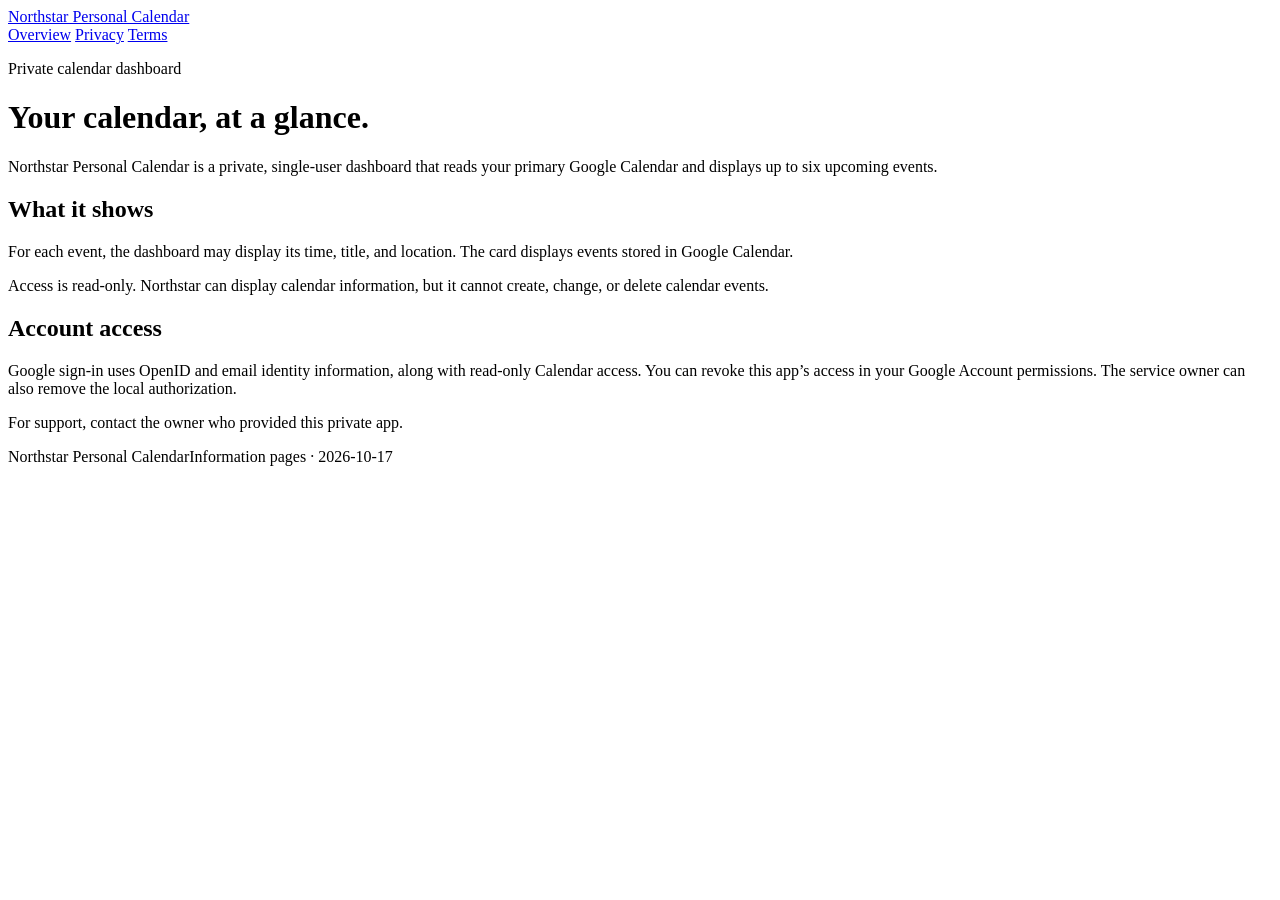
==== index.html @ 99256f73 "Add Northstar Calendar index.html" ====
<!doctype html>
<html lang="en">
<head>
  <meta charset="utf-8">
  <meta name="viewport" content="width=device-width, initial-scale=1">
  <meta name="description" content="Information about Northstar Personal Calendar, a private, read-only calendar dashboard.">
  <title>Northstar Personal Calendar</title>
  <link rel="stylesheet" href="style.css">
</head>
<body>
  <header class="site-header">
    <a class="brand" href="index.html">Northstar Personal Calendar</a>
    <nav aria-label="Main navigation">
      <a href="index.html" aria-current="page">Overview</a>
      <a href="privacy.html">Privacy</a>
      <a href="terms.html">Terms</a>
    </nav>
  </header>
  <main>
    <p class="eyebrow">Private calendar dashboard</p>
    <h1>Your calendar, at a glance.</h1>
    <p class="lead">Northstar Personal Calendar is a private, single-user dashboard that reads your primary Google Calendar and displays up to six upcoming events.</p>
    <section class="panel" aria-labelledby="what-it-shows">
      <h2 id="what-it-shows">What it shows</h2>
      <p>For each event, the dashboard may display its time, title, and location. The card displays events stored in Google Calendar.</p>
      <p>Access is read-only. Northstar can display calendar information, but it cannot create, change, or delete calendar events.</p>
    </section>
    <section class="panel" aria-labelledby="account-access">
      <h2 id="account-access">Account access</h2>
      <p>Google sign-in uses OpenID and email identity information, along with read-only Calendar access. You can revoke this app’s access in your Google Account permissions. The service owner can also remove the local authorization.</p>
    </section>
    <p class="support">For support, contact the owner who provided this private app.</p>
  </main>
  <footer><span>Northstar Personal Calendar</span><span>Information pages · 2026-10-17</span></footer>
</body>
</html>
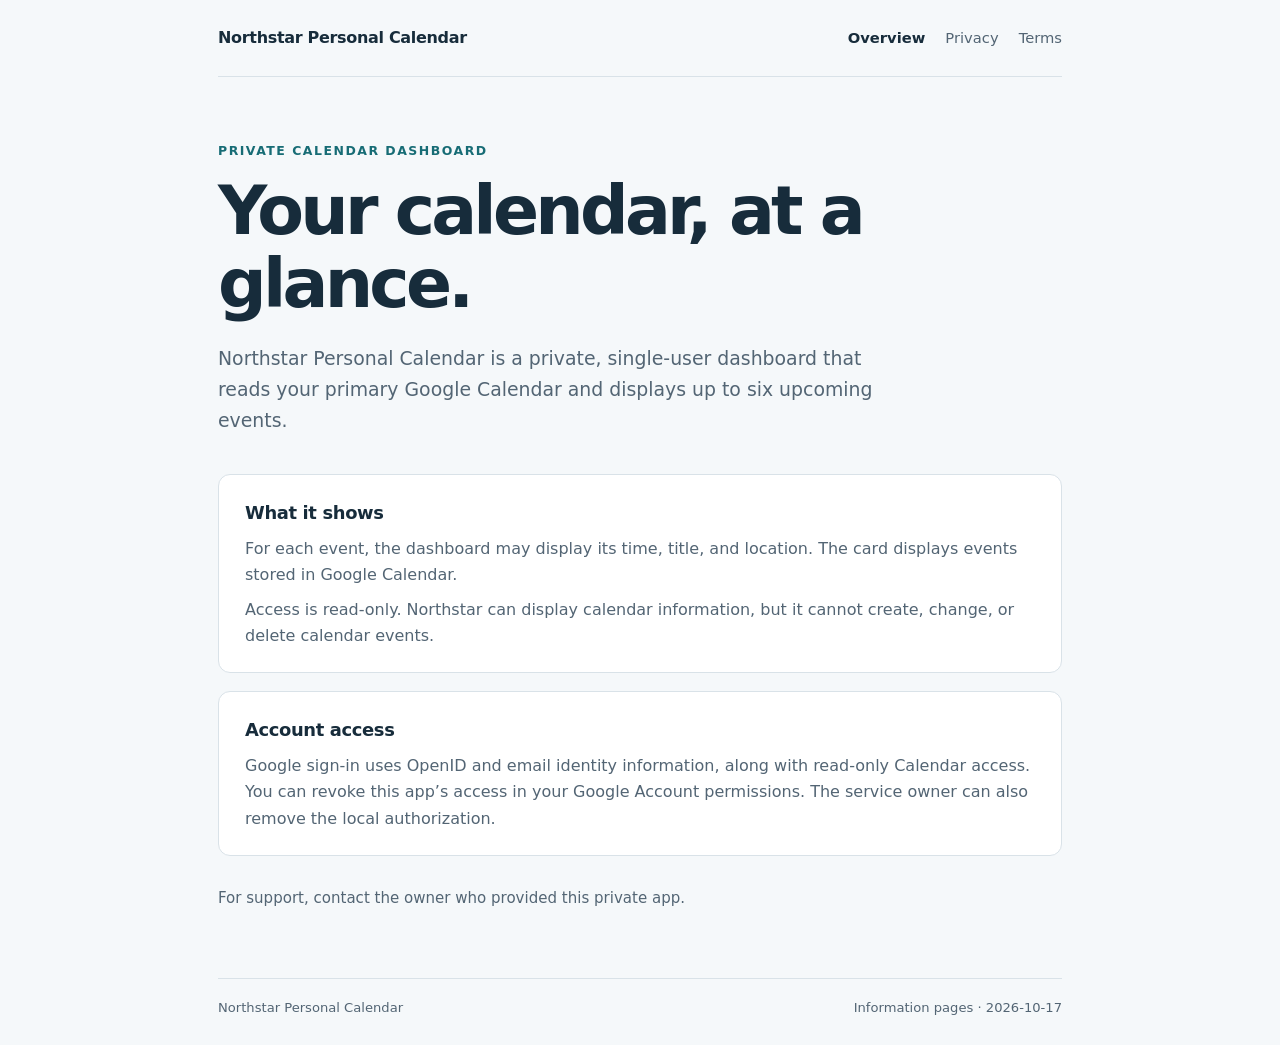
==== commit 05500119: "Add Google public site-ownership verification" ====
--- a/index.html
+++ b/index.html
@@ -2,6 +2,7 @@
 <html lang="en">
 <head>
   <meta charset="utf-8">
+  <meta name="google-site-verification" content="IEg4KzZQmo_GdmB_88AkiOeSDU3h3L-NFXfo8pt0WWw" />
   <meta name="viewport" content="width=device-width, initial-scale=1">
   <meta name="description" content="Information about Northstar Personal Calendar, a private, read-only calendar dashboard.">
   <title>Northstar Personal Calendar</title>
--- a/style.css
+++ b/style.css
@@ -0,0 +1,50 @@
+:root {
+  color-scheme: light;
+  --ink: #172c3b;
+  --muted: #536574;
+  --line: #d9e2e8;
+  --paper: #f5f8fa;
+  --accent: #176c75;
+  --accent-soft: #e5f1f0;
+}
+
+* { box-sizing: border-box; }
+html { min-height: 100%; background: var(--paper); }
+body {
+  max-width: 900px;
+  margin: 0 auto;
+  padding: 0 28px;
+  color: var(--ink);
+  font: 16px/1.65 system-ui, -apple-system, BlinkMacSystemFont, "Segoe UI", sans-serif;
+}
+a { color: var(--accent); text-underline-offset: 3px; }
+a:focus-visible { outline: 3px solid #df9a3f; outline-offset: 4px; border-radius: 2px; }
+.site-header {
+  display: flex;
+  justify-content: space-between;
+  align-items: center;
+  gap: 24px;
+  padding: 25px 0;
+  border-bottom: 1px solid var(--line);
+}
+.brand { color: var(--ink); font-weight: 700; text-decoration: none; letter-spacing: -0.02em; }
+nav { display: flex; flex-wrap: wrap; gap: 20px; }
+nav a { color: var(--muted); font-size: 0.92rem; text-decoration: none; }
+nav a[aria-current="page"] { color: var(--ink); font-weight: 700; }
+main { padding: 64px 0 52px; }
+.eyebrow { margin: 0 0 12px; color: var(--accent); font-size: 0.78rem; font-weight: 750; letter-spacing: 0.12em; text-transform: uppercase; }
+h1 { max-width: 700px; margin: 0; font-size: clamp(2.25rem, 7vw, 4.25rem); line-height: 1.08; letter-spacing: -0.055em; }
+.lead { max-width: 690px; margin: 22px 0 38px; color: var(--muted); font-size: 1.18rem; }
+.panel { margin: 18px 0; padding: 23px 26px; border: 1px solid var(--line); border-radius: 12px; background: #fff; }
+h2 { margin: 0 0 8px; font-size: 1.12rem; letter-spacing: -0.02em; }
+.panel p { margin: 8px 0 0; color: var(--muted); }
+.support { margin-top: 30px; color: var(--muted); font-size: 0.94rem; }
+footer { display: flex; justify-content: space-between; gap: 18px; padding: 18px 0 26px; border-top: 1px solid var(--line); color: var(--muted); font-size: 0.82rem; }
+@media (max-width: 600px) {
+  body { padding: 0 19px; }
+  .site-header { align-items: flex-start; flex-direction: column; gap: 11px; }
+  nav { gap: 18px; }
+  main { padding-top: 45px; }
+  .panel { padding: 20px; }
+  footer { flex-direction: column; gap: 2px; }
+}
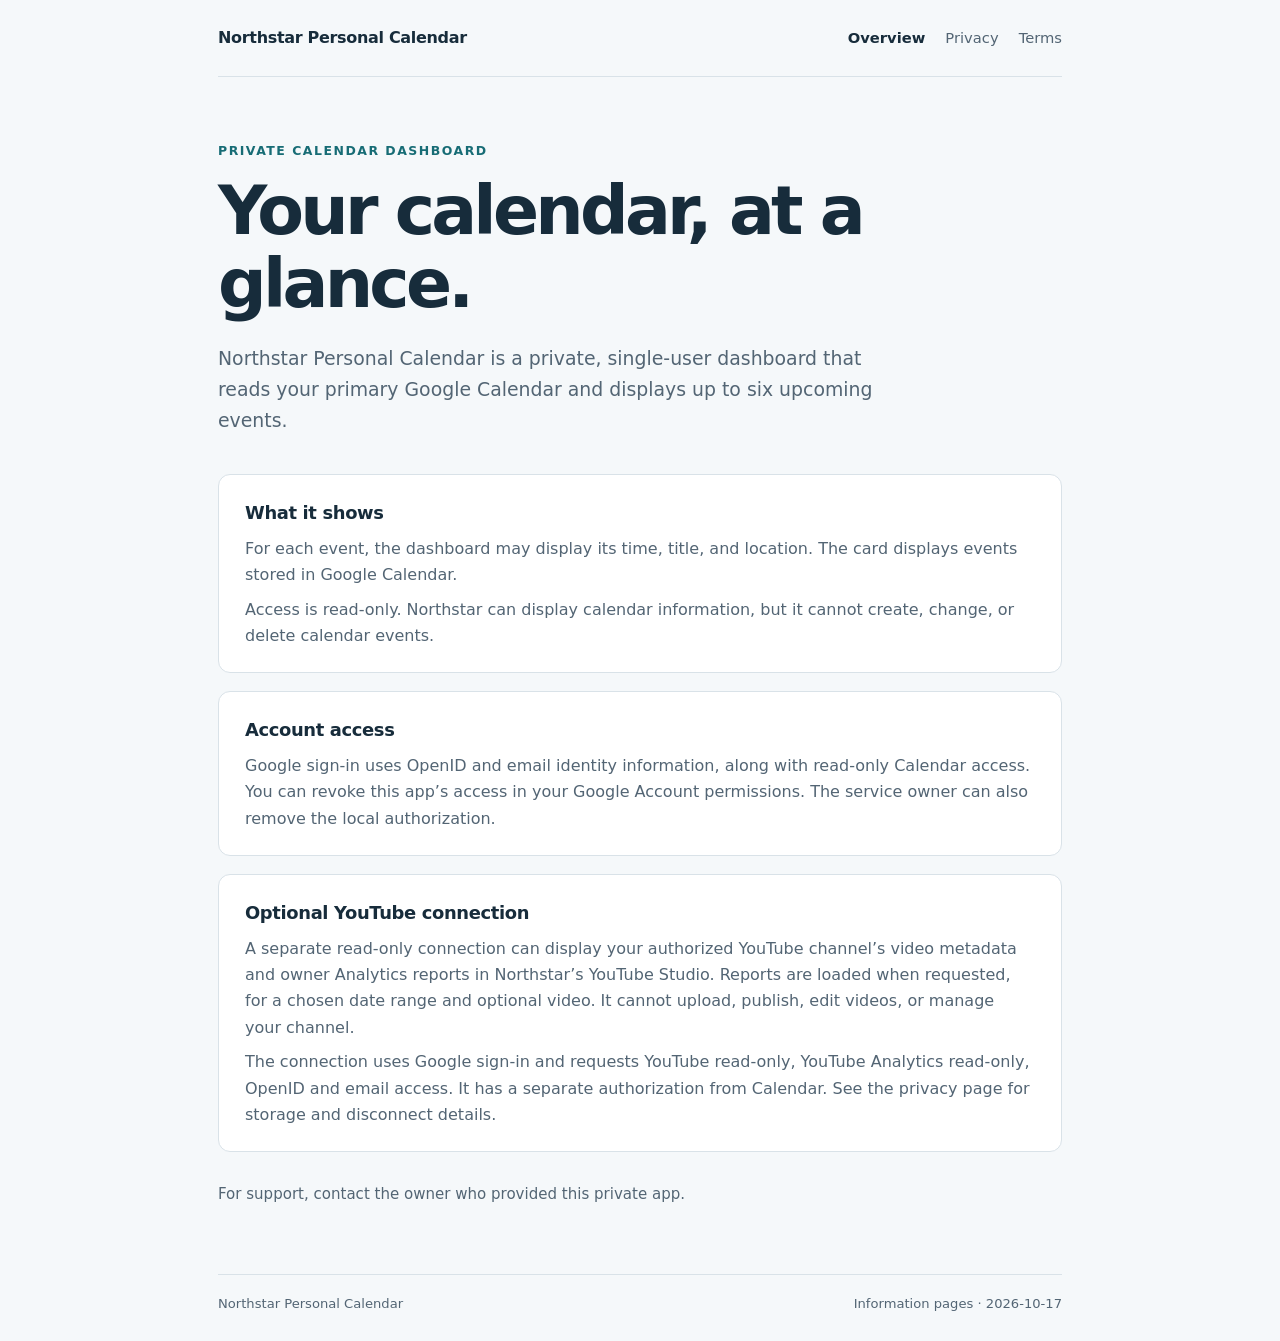
==== commit a1b0f316: "Describe optional read-only YouTube connection and data controls" ====
--- a/index.html
+++ b/index.html
@@ -30,6 +30,11 @@
       <h2 id="account-access">Account access</h2>
       <p>Google sign-in uses OpenID and email identity information, along with read-only Calendar access. You can revoke this app’s access in your Google Account permissions. The service owner can also remove the local authorization.</p>
     </section>
+    <section class="panel" aria-labelledby="youtube-access">
+      <h2 id="youtube-access">Optional YouTube connection</h2>
+      <p>A separate read-only connection can display your authorized YouTube channel’s video metadata and owner Analytics reports in Northstar’s YouTube Studio. Reports are loaded when requested, for a chosen date range and optional video. It cannot upload, publish, edit videos, or manage your channel.</p>
+      <p>The connection uses Google sign-in and requests YouTube read-only, YouTube Analytics read-only, OpenID and email access. It has a separate authorization from Calendar. See the privacy page for storage and disconnect details.</p>
+    </section>
     <p class="support">For support, contact the owner who provided this private app.</p>
   </main>
   <footer><span>Northstar Personal Calendar</span><span>Information pages · 2026-10-17</span></footer>
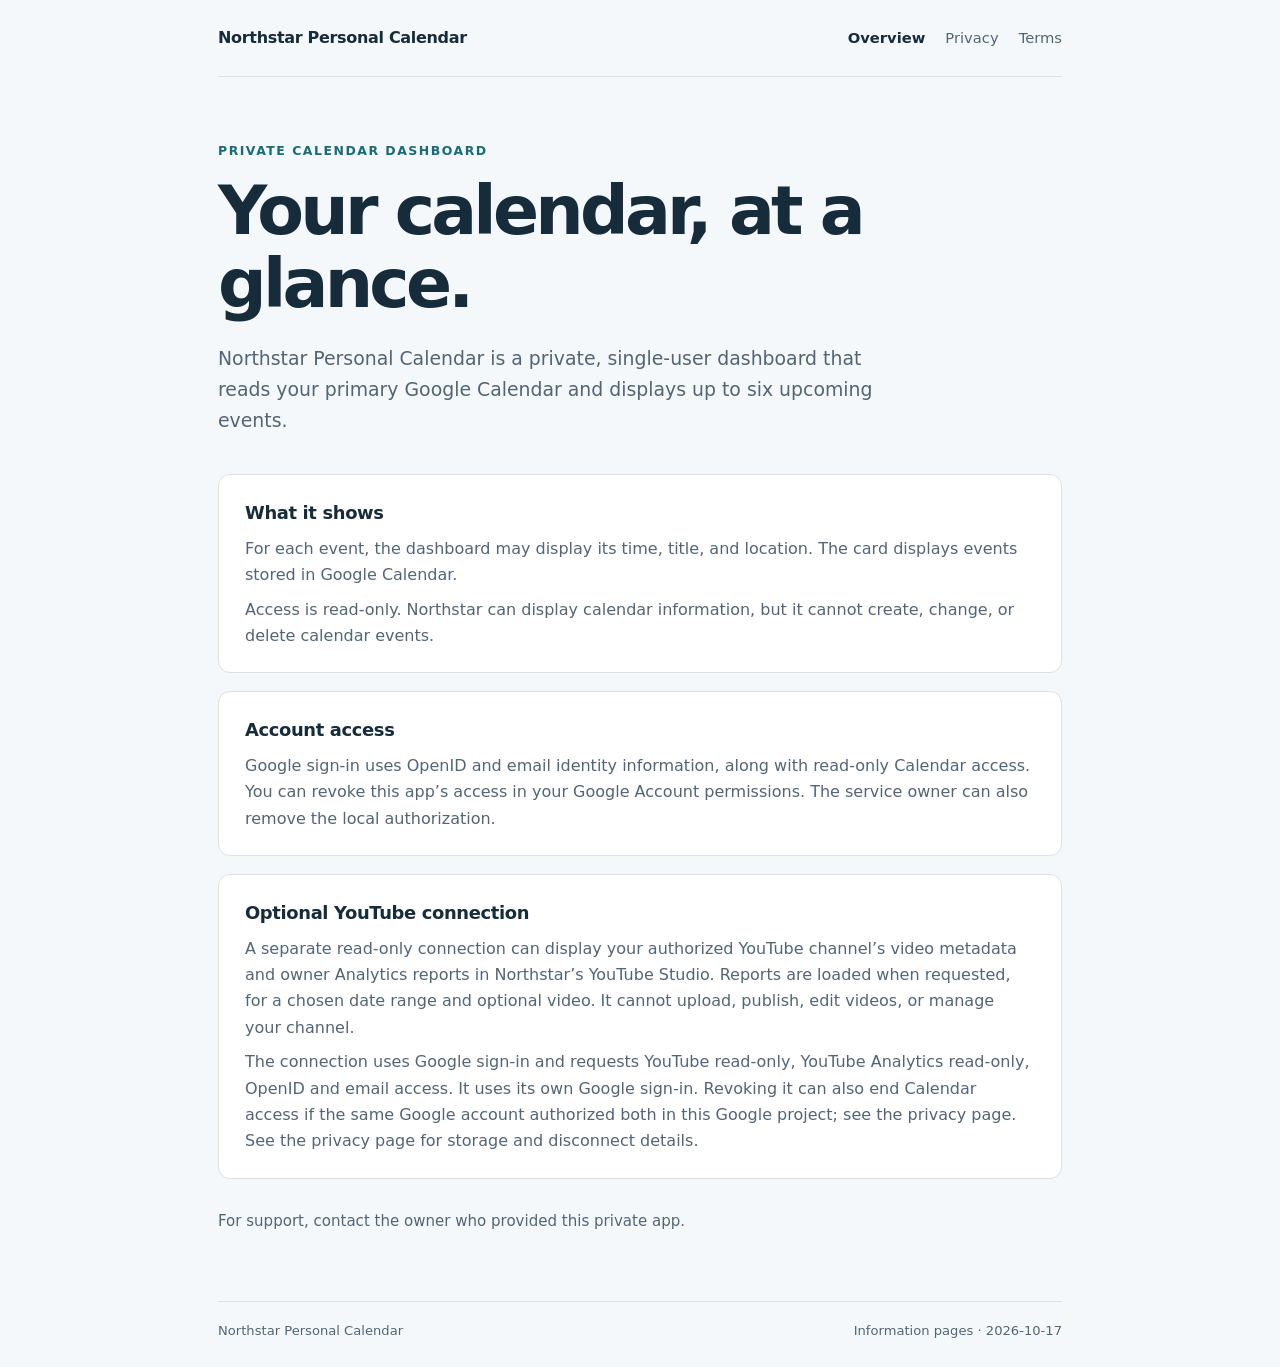
==== commit 30016c79: "Clarify optional YouTube sign-in and revocation scope" ====
--- a/index.html
+++ b/index.html
@@ -33,7 +33,7 @@
     <section class="panel" aria-labelledby="youtube-access">
       <h2 id="youtube-access">Optional YouTube connection</h2>
       <p>A separate read-only connection can display your authorized YouTube channel’s video metadata and owner Analytics reports in Northstar’s YouTube Studio. Reports are loaded when requested, for a chosen date range and optional video. It cannot upload, publish, edit videos, or manage your channel.</p>
-      <p>The connection uses Google sign-in and requests YouTube read-only, YouTube Analytics read-only, OpenID and email access. It has a separate authorization from Calendar. See the privacy page for storage and disconnect details.</p>
+      <p>The connection uses Google sign-in and requests YouTube read-only, YouTube Analytics read-only, OpenID and email access. It uses its own Google sign-in. Revoking it can also end Calendar access if the same Google account authorized both in this Google project; see the privacy page. See the privacy page for storage and disconnect details.</p>
     </section>
     <p class="support">For support, contact the owner who provided this private app.</p>
   </main>
